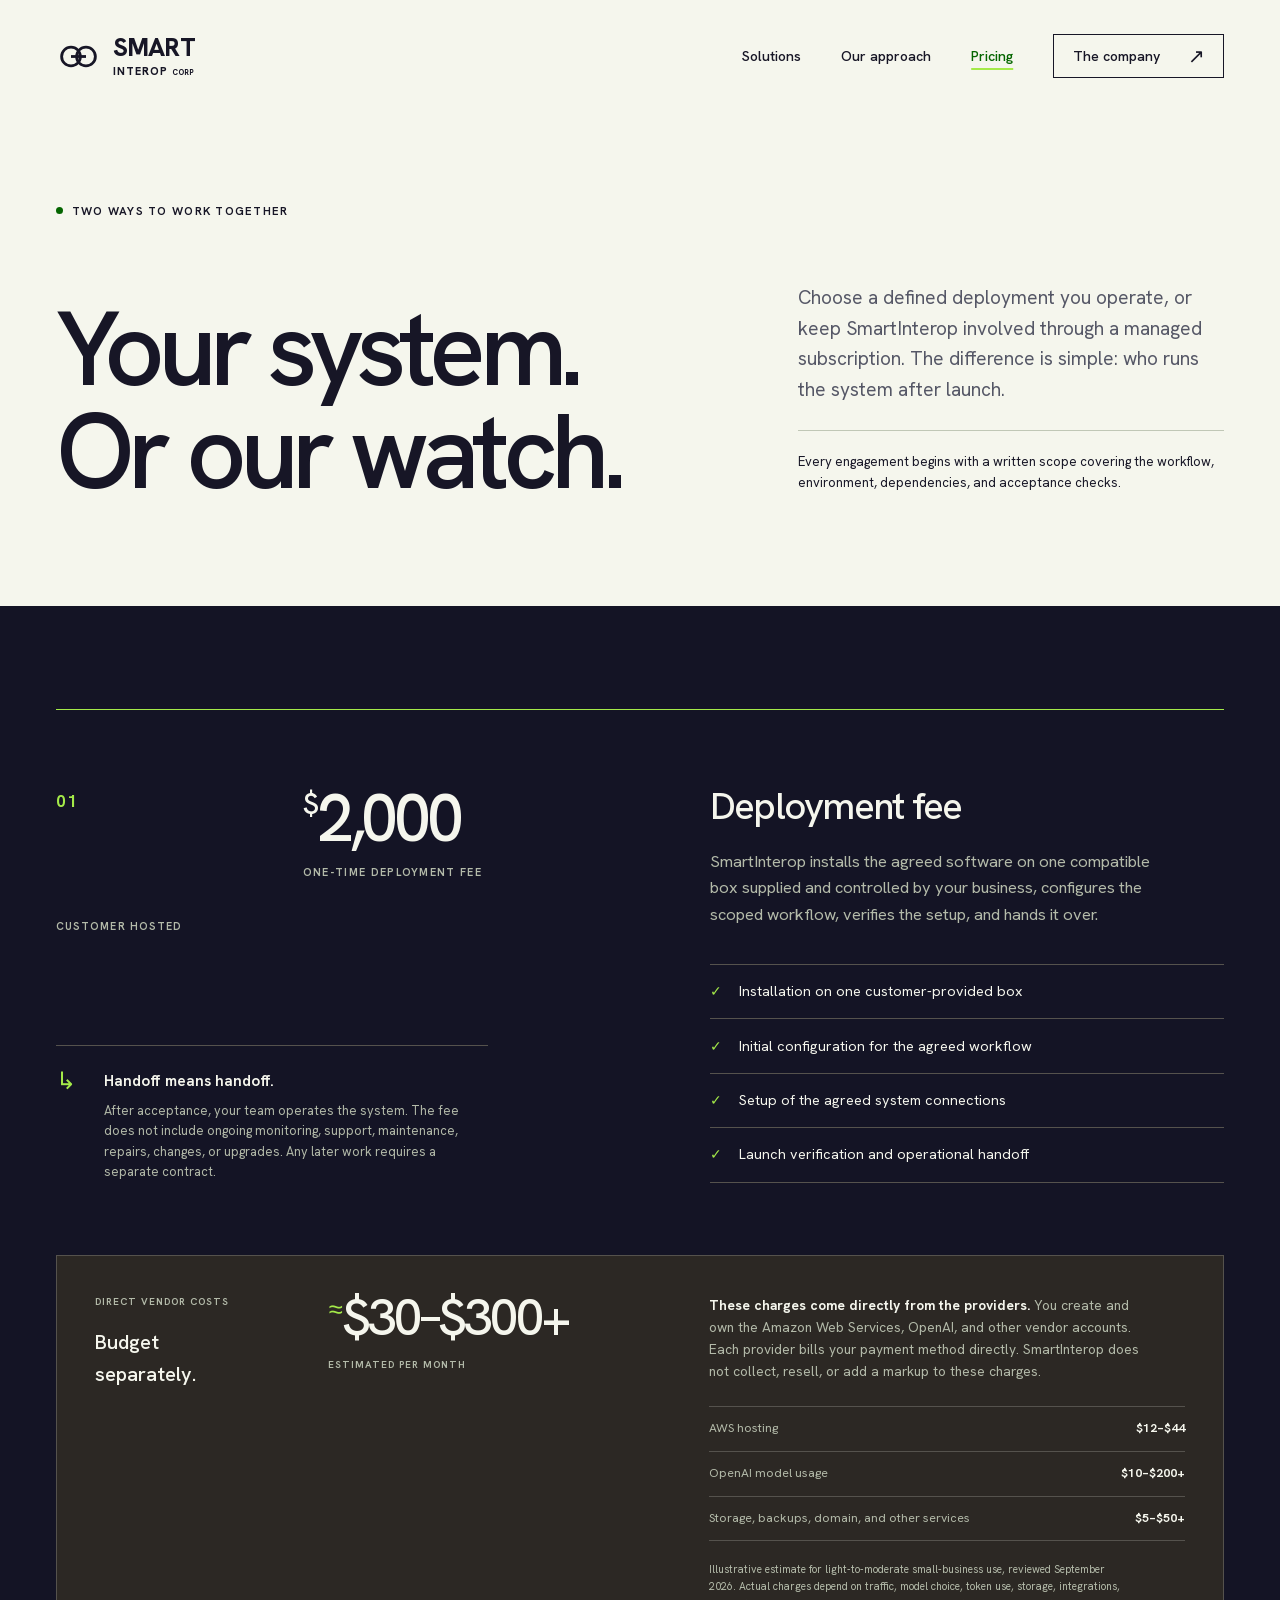
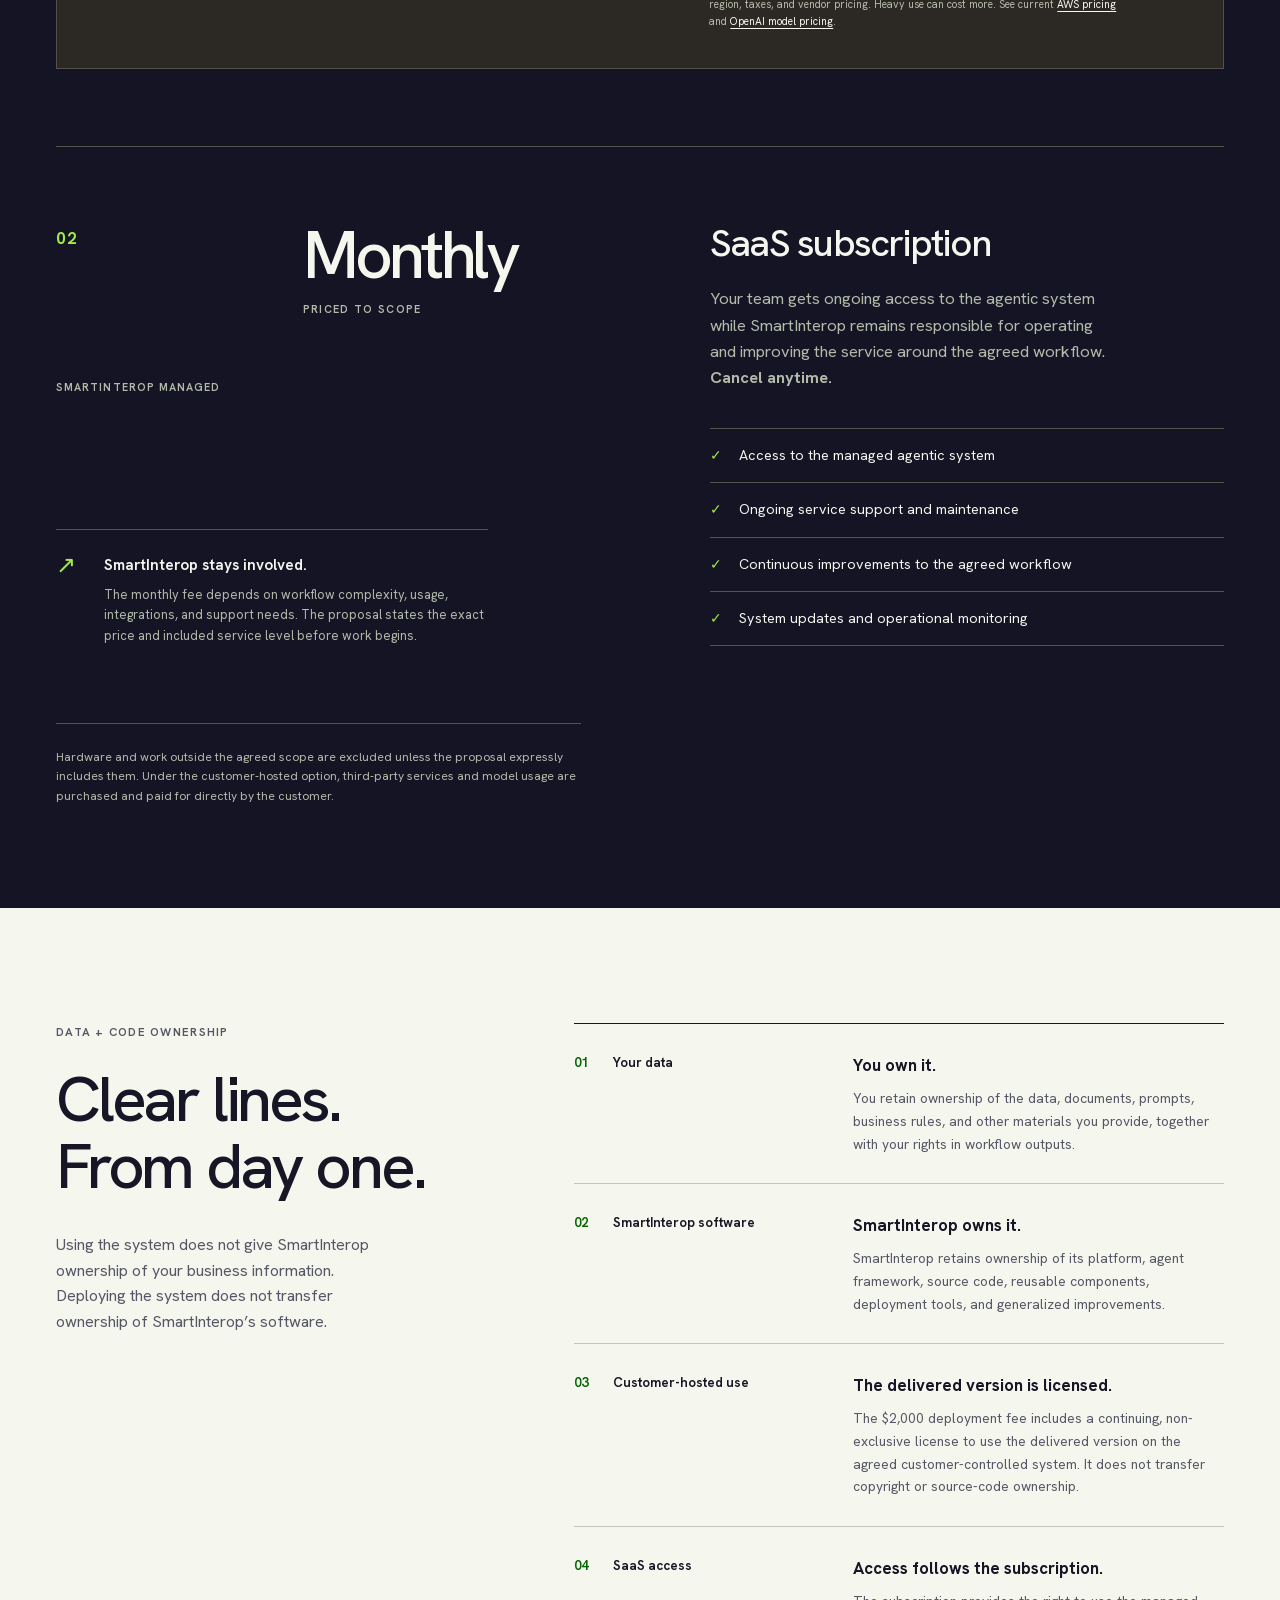
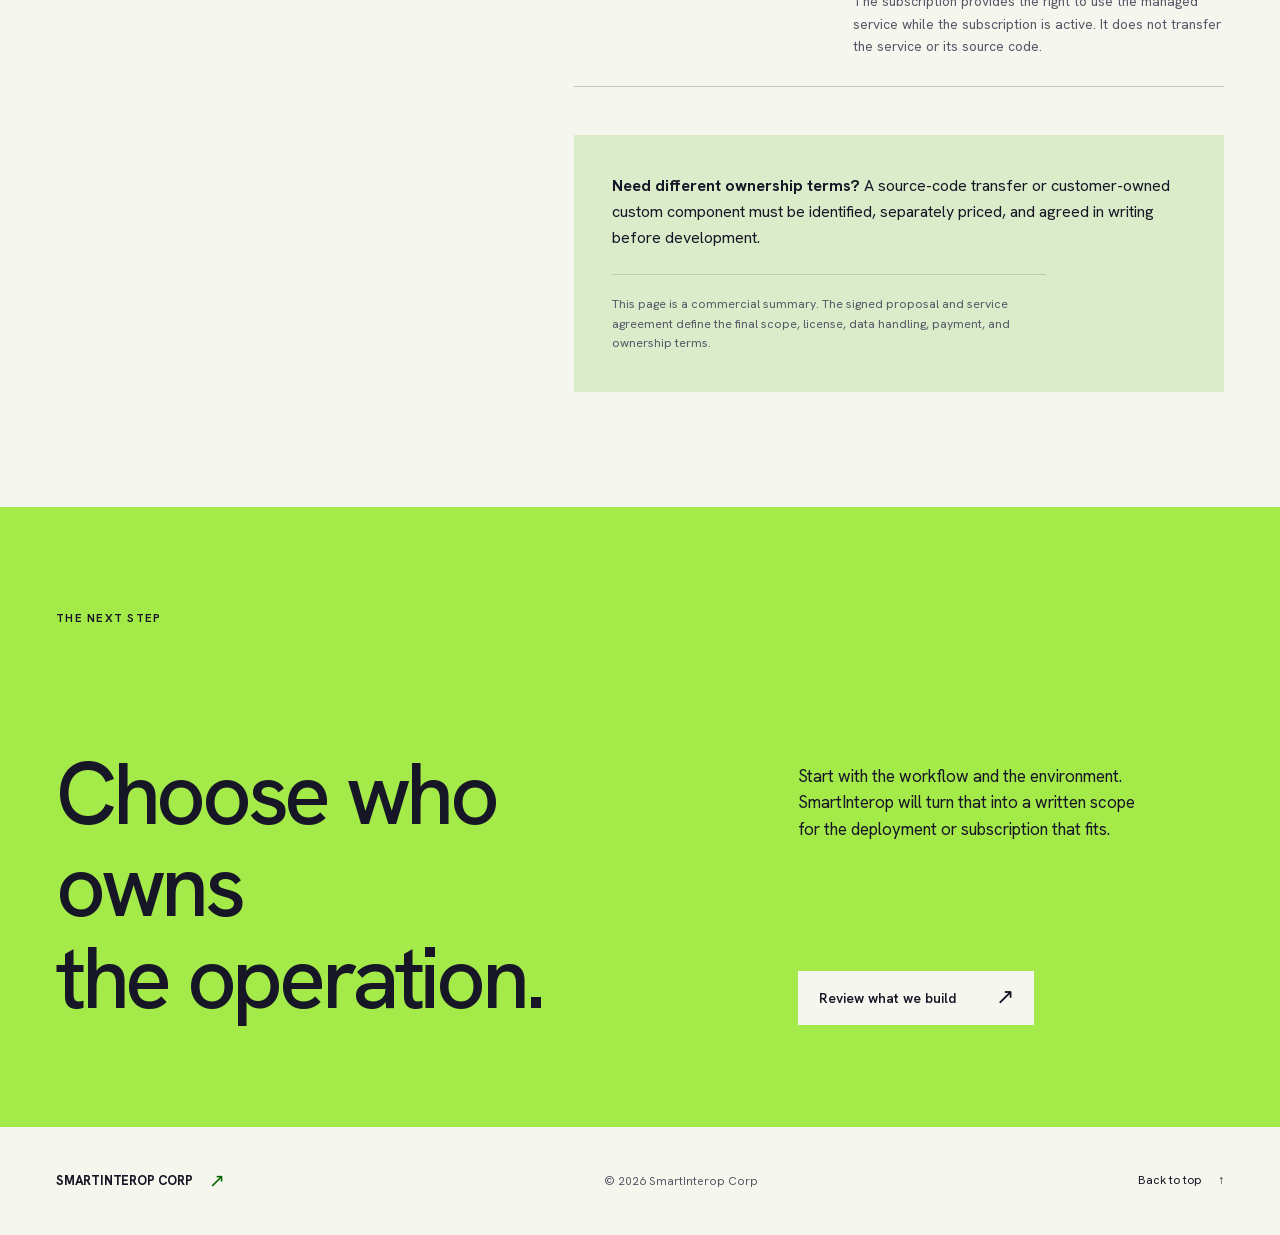
==== pricing.html @ 1b46fcf4 "Deploy SmartInterop website" ====
<!doctype html>
<html lang="en">
<head>
  <meta charset="utf-8">
  <meta name="viewport" content="width=device-width, initial-scale=1">
  <meta name="theme-color" content="#f8f9ef">
  <meta name="description" content="Choose a one-time customer-hosted deployment or an ongoing managed SaaS subscription from SmartInterop Corp.">
  <meta property="og:type" content="website">
  <meta property="og:url" content="https://smartinterop.xyz/pricing.html">
  <meta property="og:site_name" content="SmartInterop Corp">
  <meta property="og:title" content="Pricing | SmartInterop Corp">
  <meta property="og:description" content="Two clear ways to put an agentic workflow to work: customer-hosted deployment or an ongoing managed subscription.">
  <meta name="referrer" content="strict-origin-when-cross-origin">
  <meta http-equiv="Content-Security-Policy" content="default-src 'none'; script-src 'self'; style-src 'self'; img-src 'self'; font-src 'self'; connect-src 'none'; base-uri 'none'; form-action 'none'; object-src 'none'">
  <title>Pricing | SmartInterop Corp</title>
  <link rel="canonical" href="https://smartinterop.xyz/pricing.html">
  <link rel="icon" href="./assets/favicon.svg" type="image/svg+xml">
  <link rel="preload" href="./assets/hanken-grotesk-latin.woff2" as="font" type="font/woff2" crossorigin>
  <link rel="stylesheet" href="./styles.css">
  <script src="./app.js" defer></script>
</head>
<body class="pricing-page">
  <a class="skip-link" href="#main">Skip to content</a>
  <header class="site-header wrap">
    <a class="brand" href="./" aria-label="SmartInterop Corp, home">
      <svg class="brand-mark" viewBox="0 0 48 48" aria-hidden="true"><circle cx="16" cy="24" r="10"/><circle cx="32" cy="24" r="10"/><path d="M16 24h16"/></svg>
      <span>SMART<span class="brand-second">INTEROP <span class="brand-llc">CORP</span></span></span>
    </a>
    <button class="menu-toggle" type="button" aria-expanded="false" aria-controls="main-navigation" hidden>Menu <span class="menu-glyph" aria-hidden="true"><span></span><span></span></span></button>
    <nav class="main-navigation" id="main-navigation" aria-label="Main navigation">
      <a href="./#solutions">Solutions</a>
      <a href="./#approach">Our approach</a>
      <a href="./pricing.html" aria-current="page">Pricing</a>
      <a class="nav-company" href="./#company">The company <span aria-hidden="true">↗</span></a>
    </nav>
  </header>

  <main id="main">
    <section class="pricing-hero wrap" aria-labelledby="pricing-title">
      <p class="eyebrow"><span class="signal-dot" aria-hidden="true"></span> TWO WAYS TO WORK TOGETHER</p>
      <div class="pricing-hero-grid">
        <h1 id="pricing-title">Your system.<br>Or our watch.</h1>
        <div class="pricing-lede">
          <p>Choose a defined deployment you operate, or keep SmartInterop involved through a managed subscription. The difference is simple: who runs the system after launch.</p>
          <p class="pricing-note">Every engagement begins with a written scope covering the workflow, environment, dependencies, and acceptance checks.</p>
        </div>
      </div>
    </section>

    <section class="plans-section" aria-labelledby="plans-title">
      <div class="wrap">
        <h2 class="visually-hidden" id="plans-title">Engagement options</h2>
        <div class="plan plan-deployment">
          <div class="plan-index"><span>01</span><span>CUSTOMER HOSTED</span></div>
          <div class="plan-price"><strong><span class="currency">$</span>2,000</strong><span>ONE-TIME DEPLOYMENT FEE</span></div>
          <div class="plan-body">
            <h3>Deployment fee</h3>
            <p>SmartInterop installs the agreed software on one compatible box supplied and controlled by your business, configures the scoped workflow, verifies the setup, and hands it over.</p>
            <ul class="plan-list">
              <li>Installation on one customer-provided box</li>
              <li>Initial configuration for the agreed workflow</li>
              <li>Setup of the agreed system connections</li>
              <li>Launch verification and operational handoff</li>
            </ul>
          </div>
          <div class="plan-boundary">
            <span class="boundary-mark" aria-hidden="true">↳</span>
            <div><h4>Handoff means handoff.</h4><p>After acceptance, your team operates the system. The fee does not include ongoing monitoring, support, maintenance, repairs, changes, or upgrades. Any later work requires a separate contract.</p></div>
          </div>
          <div class="third-party-costs" aria-labelledby="third-party-title">
            <div class="cost-heading"><span>DIRECT VENDOR COSTS</span><h4 id="third-party-title">Budget separately.</h4></div>
            <div class="cost-total"><strong><span>≈</span>$30–$300+</strong><span>ESTIMATED PER MONTH</span></div>
            <div class="cost-detail">
              <p><strong>These charges come directly from the providers.</strong> You create and own the Amazon Web Services, OpenAI, and other vendor accounts. Each provider bills your payment method directly. SmartInterop does not collect, resell, or add a markup to these charges.</p>
              <ul class="cost-breakdown" aria-label="Illustrative monthly third-party cost estimate">
                <li><span>AWS hosting</span><strong>$12–$44</strong></li>
                <li><span>OpenAI model usage</span><strong>$10–$200+</strong></li>
                <li><span>Storage, backups, domain, and other services</span><strong>$5–$50+</strong></li>
              </ul>
              <p class="cost-assumption">Illustrative estimate for light-to-moderate small-business use, reviewed September 2026. Actual charges depend on traffic, model choice, token use, storage, integrations, region, taxes, and vendor pricing. Heavy use can cost more. See current <a href="https://aws.amazon.com/lightsail/pricing/">AWS pricing</a> and <a href="https://developers.openai.com/api/docs/models/compare">OpenAI model pricing</a>.</p>
            </div>
          </div>
        </div>

        <div class="plan plan-saas">
          <div class="plan-index"><span>02</span><span>SMARTINTEROP MANAGED</span></div>
          <div class="plan-price"><strong>Monthly</strong><span>PRICED TO SCOPE</span></div>
          <div class="plan-body">
            <h3>SaaS subscription</h3>
            <p>Your team gets ongoing access to the agentic system while SmartInterop remains responsible for operating and improving the service around the agreed workflow. <strong>Cancel anytime.</strong></p>
            <ul class="plan-list">
              <li>Access to the managed agentic system</li>
              <li>Ongoing service support and maintenance</li>
              <li>Continuous improvements to the agreed workflow</li>
              <li>System updates and operational monitoring</li>
            </ul>
          </div>
          <div class="plan-boundary">
            <span class="boundary-mark" aria-hidden="true">↗</span>
            <div><h4>SmartInterop stays involved.</h4><p>The monthly fee depends on workflow complexity, usage, integrations, and support needs. The proposal states the exact price and included service level before work begins.</p></div>
          </div>
        </div>

        <p class="scope-exclusion">Hardware and work outside the agreed scope are excluded unless the proposal expressly includes them. Under the customer-hosted option, third-party services and model usage are purchased and paid for directly by the customer.</p>
      </div>
    </section>

    <section class="ownership-section wrap" aria-labelledby="ownership-title">
      <div class="ownership-heading">
        <p class="eyebrow">DATA + CODE OWNERSHIP</p>
        <h2 id="ownership-title">Clear lines.<br>From day one.</h2>
        <p>Using the system does not give SmartInterop ownership of your business information. Deploying the system does not transfer ownership of SmartInterop’s software.</p>
      </div>
      <dl class="ownership-list">
        <div><dt><span>01</span> Your data</dt><dd><strong>You own it.</strong><p>You retain ownership of the data, documents, prompts, business rules, and other materials you provide, together with your rights in workflow outputs.</p></dd></div>
        <div><dt><span>02</span> SmartInterop software</dt><dd><strong>SmartInterop owns it.</strong><p>SmartInterop retains ownership of its platform, agent framework, source code, reusable components, deployment tools, and generalized improvements.</p></dd></div>
        <div><dt><span>03</span> Customer-hosted use</dt><dd><strong>The delivered version is licensed.</strong><p>The $2,000 deployment fee includes a continuing, non-exclusive license to use the delivered version on the agreed customer-controlled system. It does not transfer copyright or source-code ownership.</p></dd></div>
        <div><dt><span>04</span> SaaS access</dt><dd><strong>Access follows the subscription.</strong><p>The subscription provides the right to use the managed service while the subscription is active. It does not transfer the service or its source code.</p></dd></div>
      </dl>
      <div class="ownership-callout">
        <p><strong>Need different ownership terms?</strong> A source-code transfer or customer-owned custom component must be identified, separately priced, and agreed in writing before development.</p>
        <p class="agreement-note">This page is a commercial summary. The signed proposal and service agreement define the final scope, license, data handling, payment, and ownership terms.</p>
      </div>
    </section>

    <section class="pricing-close">
      <div class="wrap pricing-close-inner">
        <p class="eyebrow">THE NEXT STEP</p>
        <h2>Choose who owns<br>the operation.</h2>
        <p>Start with the workflow and the environment. SmartInterop will turn that into a written scope for the deployment or subscription that fits.</p>
        <a class="button button-light" href="./#solutions">Review what we build <span aria-hidden="true">↗</span></a>
      </div>
    </section>
  </main>

  <footer class="site-footer wrap"><a class="footer-brand" href="./">SMARTINTEROP CORP <span aria-hidden="true">↗</span></a><p>© <span id="copyright-year">2026</span> SmartInterop Corp</p><a class="back-top" href="#main">Back to top <span aria-hidden="true">↑</span></a></footer>
</body>
</html>
---- styles.css ----
@font-face {
  font-family: "Hanken Grotesk";
  src: url("./assets/hanken-grotesk-latin.woff2") format("woff2");
  font-style: normal;
  font-weight: 100 900;
  font-display: swap;
}

:root {
  color-scheme: light;
  --paper: oklch(97% 0.012 110);
  --ink: oklch(21% 0.03 285);
  --muted: oklch(46% 0.025 280);
  --line: oklch(82% 0.025 125);
  --orange: oklch(86% 0.2 130);
  --orange-ink: oklch(44% 0.15 142);
  --pale: oklch(92% 0.05 130);
  --dark: oklch(20% 0.035 285);
  --dark-muted: oklch(78% 0.025 125);
  --space-section: clamp(5rem, 8vw, 8rem);
  --ease: cubic-bezier(0.22, 1, 0.36, 1);
  font-family: "Hanken Grotesk", "Helvetica Neue", Arial, sans-serif;
  font-synthesis: none;
  color: var(--ink);
  background: var(--paper);
}

*, *::before, *::after { box-sizing: border-box; }
html { scroll-behavior: smooth; scroll-padding-top: 2rem; }
body { margin: 0; font-size: 1rem; line-height: 1.6; -webkit-font-smoothing: antialiased; }
button, a { -webkit-tap-highlight-color: transparent; }
button { font: inherit; }
a { color: inherit; text-decoration: none; }
button, summary { cursor: pointer; }
svg { display: block; }
h1, h2, h3, p { margin: 0; }
h1, h2, h3 { text-wrap: balance; }
p { text-wrap: pretty; }
button, summary, a { touch-action: manipulation; }
:focus-visible { outline: 3px solid var(--orange-ink); outline-offset: 6px; }
::selection { background: var(--orange); color: var(--ink); }
[hidden] { display: none !important; }
.visually-hidden { position: absolute !important; width: 1px !important; height: 1px !important; padding: 0 !important; margin: -1px !important; overflow: hidden !important; clip: rect(0, 0, 0, 0) !important; white-space: nowrap !important; border: 0 !important; }
.wrap { width: min(100% - 7rem, 1328px); margin-inline: auto; }
.section-space { padding-block: var(--space-section); }
.eyebrow { font-size: 0.72rem; font-weight: 650; letter-spacing: 0.11em; line-height: 1.5; }
.skip-link { position: fixed; left: 1rem; top: 1rem; z-index: 30; padding: 0.75rem 1.25rem; color: var(--paper); background: var(--ink); transform: translateY(-180%); }
.skip-link:focus { transform: translateY(0); }

/* Identity and quiet, direct navigation. */
.site-header { min-height: 112px; display: flex; align-items: center; justify-content: space-between; gap: 2rem; }
.brand { display: inline-flex; align-items: center; gap: 0.75rem; font-size: 1.56rem; font-weight: 800; line-height: 0.95; letter-spacing: -0.035em; }
.brand-mark { width: 45px; height: 45px; fill: none; stroke: currentColor; stroke-width: 3; }
.brand-second { display: block; font-size: 0.67rem; letter-spacing: 0.09em; margin-top: 0.42rem; }
.brand-llc { font-size: 0.48rem; letter-spacing: 0; }
.main-navigation { display: flex; align-items: center; gap: 2.5rem; font-size: 0.875rem; font-weight: 550; }
.main-navigation a { min-height: 44px; display: inline-flex; align-items: center; gap: 1.75rem; transition: color 180ms var(--ease); }
.main-navigation a:hover { color: var(--orange-ink); }
.main-navigation .nav-company { padding: 0.3rem 1.15rem; border: 1px solid var(--ink); }
.nav-company span { font-size: 1.25rem; }
.menu-toggle { border: 0; background: none; color: var(--ink); min-height: 44px; padding: 0.5rem 0; align-items: center; gap: 0.75rem; }
.menu-glyph { display: flex; flex-direction: column; gap: 5px; width: 21px; }
.menu-glyph span { height: 1px; background: currentColor; width: 100%; transition: transform 220ms var(--ease); }
.menu-toggle[aria-expanded="true"] .menu-glyph span:first-child { transform: translateY(3px) rotate(45deg); }
.menu-toggle[aria-expanded="true"] .menu-glyph span:last-child { transform: translateY(-3px) rotate(-45deg); }

/* A directional sculpture, rather than a simulated product screenshot. */
.hero { display: grid; grid-template-columns: 1.06fr 1fr; gap: 3rem; padding-top: 2rem; padding-bottom: 3.5rem; align-items: stretch; }
.hero-copy { padding-top: 1.3rem; padding-bottom: 1rem; }
.hero .eyebrow { display: flex; align-items: center; gap: 0.55rem; margin-bottom: 2rem; }
.signal-dot { width: 7px; height: 7px; background: var(--orange-ink); border-radius: 50%; flex-shrink: 0; }
h1 { font-size: clamp(3.75rem, 6.75vw, 6.5rem); line-height: 0.98; letter-spacing: -0.063em; font-weight: 550; }
.motion-word { position: relative; white-space: nowrap; }
.motion-word svg { position: absolute; width: 102%; height: 15px; left: 0; bottom: -0.085em; fill: none; stroke: var(--orange); stroke-width: 5; }
.hero-description { font-size: 1.08rem; line-height: 1.65; color: var(--muted); max-width: 36ch; margin-top: 2rem; margin-bottom: 1.8rem; }
.button { display: inline-flex; align-items: center; justify-content: space-between; min-height: 54px; padding: 0.85rem 1.3rem; gap: 2.5rem; font-size: 0.86rem; font-weight: 600; transition: background 180ms var(--ease); }
.button-dark { background: var(--ink); color: var(--paper); }
.button-dark:hover { background: var(--orange-ink); }
.button span { font-size: 1.4rem; line-height: 1; transition: transform 200ms var(--ease); }
.button:hover span { transform: translate(2px, -2px); }
.hero-art { background: var(--orange); position: relative; min-height: 565px; overflow: hidden; display: flex; flex-direction: column; justify-content: space-between; }
.art-heading, .art-caption { position: relative; z-index: 1; display: flex; justify-content: space-between; gap: 1rem; padding: 1.5rem; font-size: 0.57rem; font-weight: 700; letter-spacing: 0.075em; }
.art-heading { padding-bottom: 0; }
.art-caption { padding-top: 0; }
.motion-sculpture { width: 100%; margin-block: -0.75rem; flex: 1; min-height: 0; }
.sculpture-shadow { stroke: oklch(44% 0.12 140 / 30%); }
.path-back { stroke: oklch(29% 0.06 285); }
.path-top { stroke: oklch(97% 0.012 110); }
.path-front { stroke: oklch(72% 0.12 145); }
.arrow-shadow { fill: oklch(40% 0.1 145 / 35%); }
.arrow-face { fill: oklch(24% 0.045 285); }
.arrow-fold { fill: oklch(33% 0.06 285); }
.principle-strip { border-top: 1px solid var(--line); border-bottom: 1px solid var(--line); padding-block: 1.5rem; display: flex; justify-content: space-between; align-items: center; gap: 2rem; }
.principle-strip p { font-size: 0.94rem; font-weight: 500; }
.principle-strip > div { display: flex; align-items: center; gap: 1.5rem; font-size: 0.64rem; font-weight: 650; letter-spacing: 0.1em; }
.strip-plus { color: var(--orange-ink); font-size: 1.2rem; font-weight: 400; }
.mobile-break { display: none; }

/* Services use a readable list, with optional detail. */
.section-intro { display: grid; grid-template-columns: 1.1fr 1fr; gap: 5rem; align-items: end; margin-bottom: 3.5rem; }
.section-intro .eyebrow { margin-bottom: 1.5rem; color: var(--muted); }
h2 { font-size: clamp(2.5rem, 4.3vw, 4rem); font-weight: 500; line-height: 1.06; letter-spacing: -0.05em; }
.section-intro > p { max-width: 43ch; color: var(--muted); padding-bottom: 0.2rem; font-size: 1.04rem; }
.solution { border-top: 1px solid var(--line); }
.solution:last-child { border-bottom: 1px solid var(--line); }
.solution summary { display: grid; grid-template-columns: 3.5rem 1fr 0.9fr 44px; align-items: center; gap: 1.5rem; padding-block: 1.7rem; list-style: none; }
.solution summary::-webkit-details-marker { display: none; }
.solution summary::marker { content: ""; }
.solution-number { font-size: 0.75rem; color: var(--muted); font-variant-numeric: tabular-nums; }
.solution h3 { font-size: clamp(1.35rem, 2.05vw, 1.85rem); font-weight: 500; letter-spacing: -0.035em; }
.solution-short { font-size: 0.88rem; color: var(--muted); }
.disclosure { width: 40px; height: 40px; border: 1px solid var(--line); border-radius: 50%; position: relative; transition: background 180ms var(--ease); }
.disclosure::before, .disclosure::after { content: ""; position: absolute; top: 19px; left: 13px; width: 12px; height: 1px; background: var(--ink); }
.disclosure::after { transform: rotate(90deg); transition: transform 200ms var(--ease); }
.solution[open] .disclosure::after { transform: rotate(0); }
.solution summary:hover .disclosure, .solution[open] .disclosure { background: var(--orange); border-color: var(--orange); }
.solution-detail { padding: 0 4rem 2rem 5rem; display: grid; grid-template-columns: 1fr 0.9fr; gap: 3rem; }
.solution-detail p { max-width: 52ch; font-size: 0.94rem; color: var(--muted); }
.inline-list { list-style: none; padding: 0; margin: 0; align-content: start; display: flex; flex-wrap: wrap; gap: 0.6rem; }
.inline-list li { border: 1px solid var(--line); padding: 0.35rem 0.65rem; font-size: 0.7rem; }

/* Example selector: no providers, simulated results, or data collection. */
.workflow-section { background: var(--dark); color: var(--paper); }
.workflow-inner { padding-block: 4.5rem; }
.workflow-heading { display: flex; justify-content: space-between; align-items: end; gap: 3rem; }
.workflow-heading .eyebrow { color: var(--orange); margin-bottom: 1.5rem; }
.workflow-heading > p { color: var(--dark-muted); font-size: 0.98rem; padding-bottom: 0.2rem; }
.workflow-tabs { display: flex; gap: 0.4rem; margin-top: 2.5rem; flex-wrap: wrap; }
.workflow-tabs button { min-height: 44px; padding: 0.55rem 1rem; background: none; border: 1px solid oklch(46% 0.01 75); color: var(--paper); font-size: 0.8rem; transition: background 180ms var(--ease), color 180ms var(--ease); }
.workflow-tabs button:hover { background: oklch(33% 0.01 75); }
.workflow-tabs button[aria-selected="true"] { background: var(--paper); border-color: var(--paper); color: var(--ink); }
.workflow-section :focus-visible { outline-color: var(--orange); }
.workflow-panel { margin-top: 2rem; }
.flow-steps { display: grid; grid-template-columns: repeat(3, minmax(0, 1fr)); padding: 0; margin: 0; list-style: none; }
.flow-steps li { border: 1px solid oklch(44% 0.009 75); padding: 1.75rem; position: relative; }
.flow-steps li + li { border-left: 0; }
.flow-steps li:not(:last-child)::after { content: "→"; position: absolute; z-index: 1; right: -16px; top: 50%; transform: translateY(-50%); width: 31px; height: 31px; display: grid; place-items: center; background: var(--dark); border: 1px solid oklch(50% 0.009 75); border-radius: 50%; font-size: 1rem; }
.flow-label { font-size: 0.62rem; font-weight: 600; letter-spacing: 0.09em; color: var(--dark-muted); }
.flow-icon { width: 38px; height: 38px; margin-top: 2rem; margin-bottom: 1.4rem; fill: none; stroke: currentColor; stroke-width: 1.2; }
.flow-steps h3 { font-size: 1.25rem; font-weight: 500; letter-spacing: -0.025em; line-height: 1.3; margin-bottom: 0.75rem; }
.flow-steps p { color: var(--dark-muted); font-size: 0.92rem; line-height: 1.65; max-width: 32ch; min-height: 3.1rem; }
.flow-ai .flow-icon, .flow-ai .flow-label { color: var(--orange); }
.example-note { margin-top: 1.25rem; font-size: 0.74rem; color: var(--dark-muted); display: flex; gap: 0.7rem; align-items: baseline; }
.example-note span { color: var(--orange); font-size: 1rem; }

.approach-steps { list-style: none; padding: 0; margin: 0; display: grid; grid-template-columns: repeat(3, minmax(0, 1fr)); gap: 3rem; }
.approach-number { display: flex; justify-content: space-between; align-items: center; color: var(--orange-ink); border-bottom: 1px solid var(--line); padding-bottom: 1.15rem; margin-bottom: 1.5rem; font-size: 0.9rem; }
.approach-number span { font-size: 1.3rem; }
.approach h3 { font-size: 1.36rem; font-weight: 550; letter-spacing: -0.03em; margin-bottom: 0.75rem; }
.approach-steps p { font-size: 0.95rem; color: var(--muted); max-width: 34ch; }

.company-section { background: var(--pale); padding-block: 4.5rem; }
.company-layout { display: grid; grid-template-columns: 1.3fr 1fr; gap: 5rem; }
.company-story { position: relative; padding-block: 1.5rem; }
.company-story .eyebrow { color: var(--muted); margin-bottom: 1.5rem; }
.company-story h2 { font-size: clamp(3rem, 4.8vw, 4.5rem); }
.company-story p:not(.eyebrow) { color: var(--muted); max-width: 36ch; margin-top: 1.5rem; font-size: 1.03rem; }
.company-arrow { width: 64px; height: 64px; fill: none; stroke: var(--orange-ink); stroke-width: 3; margin-top: 2rem; }
.company-address { background: var(--orange); padding: 2rem 2.25rem; display: flex; flex-direction: column; justify-content: space-between; gap: 2rem; }
.address-label, .address-footnote { font-size: 0.65rem; font-weight: 650; letter-spacing: 0.1em; }
.company-address h3 { font-size: 1.55rem; line-height: 1.2; font-weight: 600; letter-spacing: -0.035em; margin-bottom: 1.75rem; }
.address-caption { font-size: 0.8rem; margin-bottom: 0.3rem; }
address { font-style: normal; font-size: 1.23rem; line-height: 1.6; letter-spacing: -0.02em; }
.copy-address { display: inline-flex; align-items: center; gap: 1rem; font-size: 0.8rem; font-weight: 550; min-height: 44px; border: 0; border-bottom: 1px solid var(--ink); color: var(--ink); background: none; padding: 0.4rem 0; margin-top: 1rem; }
.copy-address:hover { border-bottom-width: 2px; }
.copy-address svg { width: 16px; height: 16px; fill: none; stroke: currentColor; stroke-width: 1.3; }
.copy-status { min-height: 1.5em; max-width: 36ch; font-size: 0.75rem; margin-top: 0.5rem; }
.company-address :focus-visible { outline-color: var(--ink); }
.site-footer { display: flex; align-items: center; justify-content: space-between; gap: 2rem; padding-block: 2rem; }
.footer-brand { font-size: 0.8rem; font-weight: 750; letter-spacing: -0.015em; min-height: 44px; display: flex; align-items: center; gap: 1rem; }
.footer-brand span { color: var(--orange-ink); font-size: 1.2rem; }
.site-footer p { font-size: 0.74rem; color: var(--muted); }
.back-top { font-size: 0.75rem; display: inline-flex; align-items: center; gap: 1rem; min-height: 44px; }
.back-top:hover { text-decoration: underline; text-underline-offset: 4px; }

/* Pricing: two operating models, structured as a handoff and an ongoing line. */
.main-navigation a[aria-current="page"] { color: var(--orange-ink); text-decoration: underline; text-decoration-color: var(--orange); text-underline-offset: 0.45rem; text-decoration-thickness: 2px; }
.pricing-hero { padding-top: clamp(3.5rem, 7vw, 7rem); padding-bottom: clamp(4rem, 8vw, 7.5rem); }
.pricing-hero > .eyebrow { display: flex; align-items: center; gap: 0.55rem; margin-bottom: clamp(2.5rem, 5vw, 5rem); }
.pricing-hero-grid { display: grid; grid-template-columns: minmax(0, 1.2fr) minmax(18rem, 0.8fr); gap: clamp(3rem, 8vw, 9rem); align-items: end; }
.pricing-hero h1 { font-size: clamp(4rem, 8.2vw, 8rem); }
.pricing-lede { max-width: 42ch; padding-bottom: 0.7rem; font-size: clamp(1.05rem, 1.5vw, 1.28rem); color: var(--muted); }
.pricing-note { margin-top: 1.5rem; padding-top: 1.25rem; border-top: 1px solid var(--line); font-size: 0.82rem; line-height: 1.6; color: var(--ink); }
.plans-section { background: var(--dark); color: var(--paper); padding-block: clamp(4rem, 8vw, 7rem); }
.plan { display: grid; grid-template-columns: 0.48fr 0.9fr 1.35fr; grid-template-areas: "index price body" "boundary boundary body"; column-gap: clamp(2rem, 5vw, 5.5rem); row-gap: 3.5rem; padding-block: clamp(3.25rem, 6vw, 5.25rem); border-top: 1px solid oklch(44% 0.009 75); }
.plan:first-of-type { border-top-color: var(--orange); }
.plan-index { grid-area: index; display: flex; flex-direction: column; justify-content: space-between; gap: 3rem; font-size: 0.67rem; font-weight: 650; letter-spacing: 0.1em; color: var(--dark-muted); }
.plan-index span:first-child { font-size: 1.1rem; color: var(--orange); }
.plan-price { grid-area: price; align-self: start; }
.plan-price strong { display: block; font-size: clamp(3.1rem, 5.2vw, 5.3rem); line-height: 0.92; letter-spacing: -0.065em; font-weight: 520; white-space: nowrap; }
.plan-price .currency { font-size: 0.45em; vertical-align: top; position: relative; top: 0.13em; margin-right: 0.08em; }
.plan-price > span { display: block; margin-top: 1rem; font-size: 0.68rem; letter-spacing: 0.12em; font-weight: 650; color: var(--dark-muted); }
.plan-body { grid-area: body; }
.plan-body h3 { font-size: clamp(2.1rem, 3vw, 3rem); font-weight: 500; line-height: 1; letter-spacing: -0.045em; }
.plan-body > p { max-width: 49ch; margin-top: 1.5rem; color: var(--dark-muted); font-size: 1.03rem; }
.plan-list { list-style: none; padding: 0; margin: 2.25rem 0 0; border-top: 1px solid oklch(44% 0.009 75); }
.plan-list li { position: relative; padding: 0.95rem 0.5rem 0.95rem 1.8rem; border-bottom: 1px solid oklch(44% 0.009 75); font-size: 0.9rem; }
.plan-list li::before { content: "✓"; position: absolute; left: 0; color: var(--orange); font-weight: 700; }
.plan-boundary { grid-area: boundary; display: grid; grid-template-columns: 2rem 1fr; gap: 1rem; max-width: 48ch; align-self: end; padding-top: 1.4rem; border-top: 1px solid oklch(44% 0.009 75); }
.boundary-mark { font-size: 1.5rem; color: var(--orange); line-height: 1; }
.plan-boundary h4 { margin: 0; font-size: 0.95rem; font-weight: 650; }
.plan-boundary p { margin-top: 0.5rem; color: var(--dark-muted); font-size: 0.8rem; line-height: 1.6; }
.third-party-costs { grid-column: 1 / -1; display: grid; grid-template-columns: 0.48fr 0.9fr 1.35fr; gap: clamp(2rem, 5vw, 5.5rem); margin-top: 1rem; padding: clamp(1.5rem, 3vw, 2.5rem); border: 1px solid oklch(44% 0.009 75); background: oklch(28% 0.009 75); }
.cost-heading > span, .cost-total > span { display: block; font-size: 0.62rem; font-weight: 650; letter-spacing: 0.1em; color: var(--dark-muted); }
.cost-heading h4 { margin: 1rem 0 0; font-size: 1.25rem; font-weight: 550; }
.cost-total strong { display: block; font-size: clamp(2.3rem, 4vw, 4.2rem); line-height: 0.95; letter-spacing: -0.06em; font-weight: 520; white-space: nowrap; }
.cost-total strong span { font-size: 0.5em; vertical-align: top; position: relative; top: 0.12em; margin-right: 0.12em; color: var(--orange); }
.cost-total > span { margin-top: 0.9rem; }
.cost-detail > p:first-child { max-width: 55ch; color: var(--dark-muted); font-size: 0.86rem; }
.cost-detail > p strong { color: var(--paper); }
.cost-breakdown { list-style: none; padding: 0; margin: 1.5rem 0 0; border-top: 1px solid oklch(44% 0.009 75); }
.cost-breakdown li { display: flex; justify-content: space-between; gap: 2rem; padding-block: 0.75rem; border-bottom: 1px solid oklch(44% 0.009 75); font-size: 0.77rem; color: var(--dark-muted); }
.cost-breakdown strong { color: var(--paper); white-space: nowrap; }
.cost-assumption { max-width: 70ch; margin-top: 1.25rem; color: var(--dark-muted); font-size: 0.67rem; line-height: 1.6; }
.cost-assumption a { color: var(--paper); text-decoration: underline; text-underline-offset: 0.2rem; }
.cost-assumption a:hover { color: var(--orange); }
.scope-exclusion { max-width: 75ch; padding-top: 1.5rem; border-top: 1px solid oklch(44% 0.009 75); color: var(--dark-muted); font-size: 0.75rem; }
.ownership-section { display: grid; grid-template-columns: 0.78fr 1.22fr; grid-template-areas: "heading list" ". callout"; gap: 3rem clamp(3rem, 8vw, 9rem); padding-block: clamp(5rem, 9vw, 9rem); }
.ownership-heading { grid-area: heading; }
.ownership-heading .eyebrow { color: var(--muted); margin-bottom: 1.5rem; }
.ownership-heading h2 { font-size: clamp(3rem, 5vw, 5rem); }
.ownership-heading > p:last-child { max-width: 38ch; margin-top: 2rem; color: var(--muted); }
.ownership-list { grid-area: list; margin: 0; border-top: 1px solid var(--ink); }
.ownership-list > div { display: grid; grid-template-columns: 0.8fr 1.2fr; gap: 2rem; padding-block: 1.75rem; border-bottom: 1px solid var(--line); }
.ownership-list dt { font-size: 0.83rem; font-weight: 650; }
.ownership-list dt span { display: inline-block; width: 2.25rem; color: var(--orange-ink); }
.ownership-list dd { margin: 0; }
.ownership-list dd strong { font-size: 1.05rem; }
.ownership-list dd p { max-width: 46ch; margin-top: 0.5rem; color: var(--muted); font-size: 0.86rem; line-height: 1.65; }
.ownership-callout { grid-area: callout; background: var(--pale); padding: clamp(1.5rem, 3vw, 2.5rem); }
.ownership-callout > p { max-width: 62ch; }
.ownership-callout .agreement-note { margin-top: 1.5rem; padding-top: 1.25rem; border-top: 1px solid var(--line); color: var(--muted); font-size: 0.76rem; }
.pricing-close { background: var(--orange); }
.pricing-close-inner { min-height: 620px; padding-block: clamp(4rem, 8vw, 7rem); display: grid; grid-template-columns: 1.2fr 0.8fr; grid-template-areas: "label label" "title copy" "title button"; column-gap: clamp(3rem, 8vw, 9rem); align-items: end; }
.pricing-close .eyebrow { grid-area: label; align-self: start; }
.pricing-close h2 { grid-area: title; font-size: clamp(3.5rem, 6.8vw, 6.75rem); }
.pricing-close p:not(.eyebrow) { grid-area: copy; max-width: 38ch; font-size: 1.05rem; }
.pricing-close .button { grid-area: button; justify-self: start; margin-top: 2rem; }
.button-light { background: var(--paper); color: var(--ink); }
.button-light:hover { background: var(--ink); color: var(--paper); }

@media (min-width: 1600px) {
  .hero { gap: 5rem; }
}
@media (max-width: 1100px) {
  .wrap { width: calc(100% - 4rem); }
  .hero { gap: 2rem; }
  .hero-art { min-height: 520px; }
  .art-heading, .art-caption { padding-inline: 1rem; font-size: 0.5rem; }
  .section-intro { gap: 3rem; }
  .solution summary { grid-template-columns: 2rem 1fr 0.85fr 40px; gap: 1rem; }
  .solution-detail { padding-left: 3rem; gap: 2rem; }
  .workflow-heading { align-items: start; }
  .workflow-heading > p { max-width: 25ch; margin-top: 2.5rem; }
  .flow-steps li { padding: 1.4rem; }
  .flow-steps p { min-height: 4.6rem; }
  .approach-steps { gap: 2rem; }
  .company-layout { gap: 3rem; grid-template-columns: 1.1fr 1fr; }
  .company-address { padding: 1.75rem; }
  .main-navigation { gap: 1.65rem; }
  .plan { grid-template-columns: 0.35fr 0.85fr 1.3fr; column-gap: 2rem; }
  .third-party-costs { grid-template-columns: 0.35fr 0.85fr 1.3fr; gap: 2rem; }
  .ownership-section { gap: 3rem; }
}
@media (max-width: 760px) {
  .wrap { width: calc(100% - 2.5rem); }
  .site-header { min-height: 92px; gap: 1.5rem; flex-wrap: wrap; position: relative; }
  .brand { font-size: 1.42rem; }
  .brand-mark { width: 39px; height: 39px; }
  .main-navigation { gap: 1.25rem; font-size: 0.8rem; }
  .main-navigation .nav-company { padding-inline: 0.65rem; gap: 0.6rem; }
  .menu-toggle:not([hidden]) { display: flex; }
  .menu-enabled .main-navigation { display: none; width: 100%; padding-block: 0 1.25rem; }
  .menu-enabled .main-navigation.is-open { display: flex; flex-direction: column; align-items: stretch; gap: 0.5rem; }
  .menu-enabled .main-navigation a { padding: 0.65rem 0.75rem; justify-content: space-between; }
  .hero { grid-template-columns: 1fr; padding-top: 1.5rem; padding-bottom: 2rem; gap: 2.5rem; }
  .hero-copy { padding-top: 0; padding-bottom: 0; }
  .hero .eyebrow { margin-bottom: 1.6rem; font-size: 0.64rem; }
  h1 { font-size: clamp(3.75rem, 12.4vw, 6rem); }
  .hero-description { max-width: 40ch; margin-top: 1.75rem; }
  .hero-art { min-height: 0; height: clamp(340px, 82vw, 500px); }
  .motion-sculpture { position: absolute; width: 100%; height: calc(100% - 3.5rem); top: 1.75rem; margin: 0; }
  .art-heading, .art-caption { padding: 1.15rem; font-size: 0.6rem; }
  .principle-strip { flex-direction: column; gap: 1.1rem; align-items: start; }
  .principle-strip p { font-size: 0.91rem; }
  .principle-strip > div { gap: 1.2rem; }
  .section-intro { grid-template-columns: 1fr; gap: 1.5rem; margin-bottom: 2.5rem; }
  h2 { font-size: clamp(2.5rem, 7.8vw, 3.5rem); }
  .section-intro .eyebrow { margin-bottom: 1.2rem; }
  .section-intro > p { max-width: 48ch; font-size: 1rem; }
  .solution summary { grid-template-columns: 1.4rem 1fr 36px; padding-block: 1.35rem; gap: 0.6rem; }
  .solution h3 { font-size: 1.4rem; }
  .solution-short { display: none; }
  .disclosure { width: 34px; height: 34px; }
  .disclosure::before, .disclosure::after { top: 16px; left: 10px; }
  .solution-detail { grid-template-columns: 1fr; padding: 0 0 1.6rem 2rem; gap: 1.2rem; }
  .workflow-inner { padding-block: 3.5rem; }
  .workflow-heading { flex-direction: column; gap: 1.5rem; }
  .workflow-heading > p { margin-top: 0; max-width: 40ch; }
  .workflow-tabs { margin-top: 2rem; gap: 0.5rem; }
  .workflow-tabs button { font-size: 0.73rem; padding-inline: 0.75rem; }
  .flow-steps { grid-template-columns: 1fr; }
  .flow-steps li { padding: 1.5rem; display: grid; grid-template-columns: 1fr 40px; column-gap: 1rem; }
  .flow-steps li + li { border-left: 1px solid oklch(44% 0.009 75); border-top: 0; }
  .flow-label { grid-column: 1; }
  .flow-icon { grid-column: 2; grid-row: 1 / 4; margin: 0.4rem 0 0; width: 32px; height: 32px; }
  .flow-steps h3 { grid-column: 1; margin-top: 0.6rem; }
  .flow-steps p { grid-column: 1; min-height: 0; max-width: 44ch; }
  .flow-steps li:not(:last-child)::after { content: "↓"; right: 25px; top: auto; bottom: -16px; transform: none; }
  .example-note { font-size: 0.72rem; align-items: start; }
  .approach-steps { grid-template-columns: 1fr; gap: 2rem; }
  .approach-number { margin-bottom: 1rem; padding-bottom: 0.65rem; }
  .approach-steps p { max-width: 50ch; }
  .company-section { padding-block: 3rem; }
  .company-layout { grid-template-columns: 1fr; gap: 2.5rem; }
  .company-story { padding-block: 0; }
  .company-story h2 { font-size: clamp(3rem, 9vw, 4rem); }
  .company-arrow { width: 48px; height: 48px; }
  .company-address { min-height: 390px; padding: 1.75rem; }
  .company-address h3 { font-size: 1.65rem; }
  .site-footer { display: grid; grid-template-columns: 1fr auto; gap: 0.5rem 1rem; padding-block: 1.5rem; }
  .site-footer p { grid-row: 2; grid-column: 1 / -1; }
  .back-top { grid-column: 2; grid-row: 1; }
  .pricing-hero { padding-top: 3rem; }
  .pricing-hero-grid { grid-template-columns: 1fr; gap: 2.5rem; }
  .pricing-hero h1 { font-size: clamp(3.45rem, 16vw, 5.3rem); }
  .pricing-lede { max-width: 48ch; }
  .plan { grid-template-columns: 1fr; grid-template-areas: "index" "price" "body" "boundary"; row-gap: 2rem; padding-block: 3.5rem; }
  .plan-index { flex-direction: row; gap: 1rem; }
  .plan-body h3 { font-size: 2.2rem; }
  .plan-boundary { margin-top: 0.5rem; }
  .third-party-costs { grid-column: 1; grid-template-columns: 1fr; gap: 1.75rem; margin-top: 0.5rem; padding: 1.5rem; }
  .cost-heading { display: flex; justify-content: space-between; gap: 1rem; align-items: baseline; }
  .cost-heading h4 { margin-top: 0; }
  .ownership-section { grid-template-columns: 1fr; grid-template-areas: "heading" "list" "callout"; gap: 3rem; }
  .ownership-list > div { grid-template-columns: 1fr; gap: 0.7rem; }
  .ownership-list dd { padding-left: 2.25rem; }
  .pricing-close-inner { min-height: 560px; grid-template-columns: 1fr; grid-template-areas: "label" "title" "copy" "button"; gap: 2rem; align-content: space-between; }
  .pricing-close h2 { font-size: clamp(3.1rem, 15vw, 5rem); }
  .pricing-close .button { margin-top: 0; }
}
@media (max-width: 380px) {
  .wrap { width: calc(100% - 2rem); }
  .brand { font-size: 1.3rem; }
  .hero .eyebrow { font-size: 0.56rem; }
  .main-navigation { flex-wrap: wrap; gap: 0.8rem; padding-bottom: 1rem; }
  .principle-strip > div { gap: 0.9rem; }
  .mobile-break { display: inline; }
  .solution h3 { font-size: 1.25rem; }
  .workflow-tabs button { font-size: 0.7rem; padding-inline: 0.6rem; }
  .flow-steps li { padding: 1.2rem; }
  .footer-brand { font-size: 0.68rem; gap: 0.5rem; }
}
@media (prefers-reduced-motion: reduce) {
  html { scroll-behavior: auto; }
  *, *::before, *::after { transition: none !important; animation: none !important; }
}
@media print {
  :root { color: oklch(23% 0.008 75); background: oklch(99% 0.005 90); }
  .wrap { width: 100%; }
  .site-header { min-height: 70px; }
  .main-navigation, .menu-toggle, .button, .hero-art, .workflow-tabs, .copy-address, .copy-status, .back-top, .skip-link { display: none !important; }
  .hero, .section-intro, .company-layout { display: block; }
  h1 { font-size: 3.5rem; }
  h2 { font-size: 2.25rem; }
  .section-space, .workflow-inner, .company-section { padding-block: 2rem; }
  .workflow-section { color: var(--ink); background: var(--paper); }
  .workflow-heading .eyebrow, .workflow-heading > p, .flow-label, .flow-steps p, .example-note { color: var(--muted); }
  .flow-steps li:not(:last-child)::after { display: none; }
  .company-address { min-height: auto; margin-top: 1.5rem; }
  .solution, .flow-steps, .approach-steps, .company-address { break-inside: avoid; }
  .pricing-hero, .plans-section, .ownership-section, .pricing-close-inner { padding-block: 2rem; }
  .pricing-hero-grid, .ownership-section, .pricing-close-inner { display: block; min-height: 0; }
  .pricing-lede, .ownership-heading, .ownership-callout, .pricing-close p { margin-top: 1rem; }
  .plans-section, .pricing-close { color: var(--ink); background: var(--paper); }
  .plan { grid-template-columns: 0.7fr 1fr 1.3fr; break-inside: avoid; }
  .plan-index, .plan-price > span, .plan-body > p, .plan-boundary p, .scope-exclusion { color: var(--muted); }
}
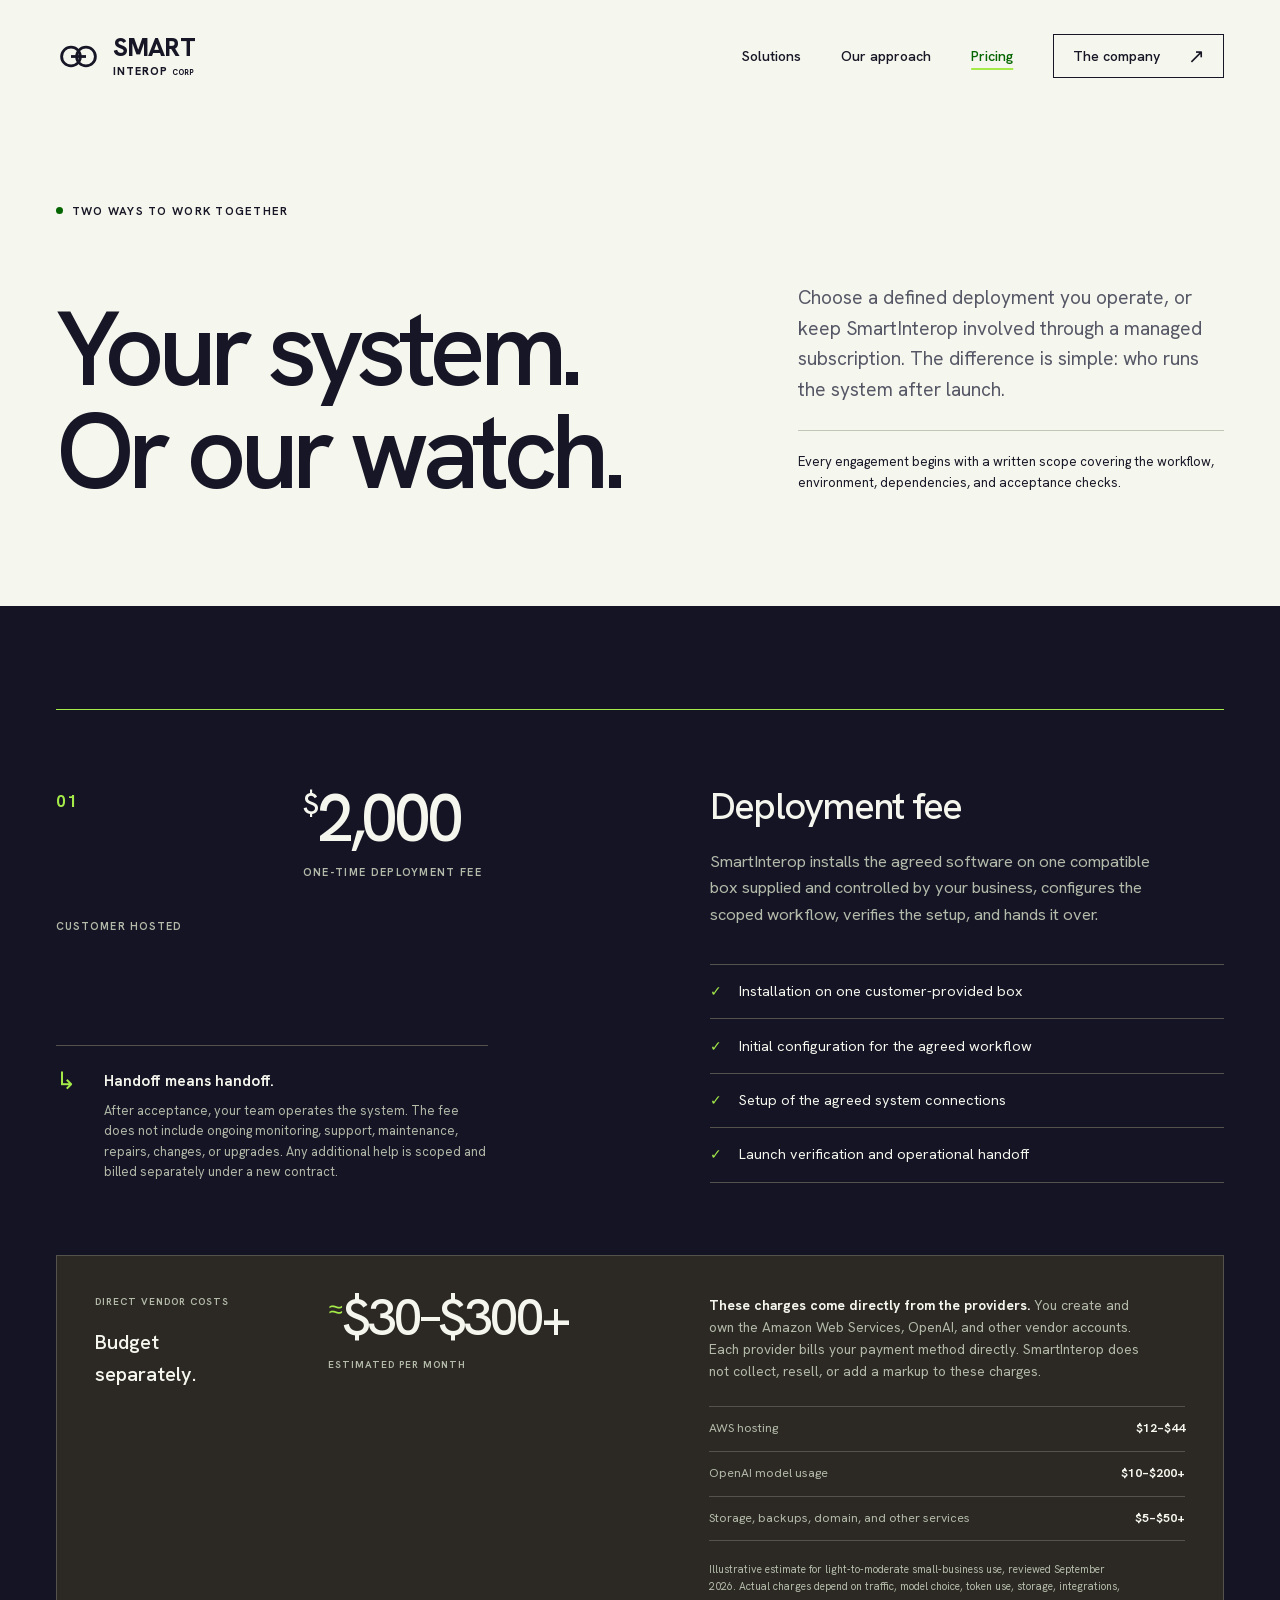
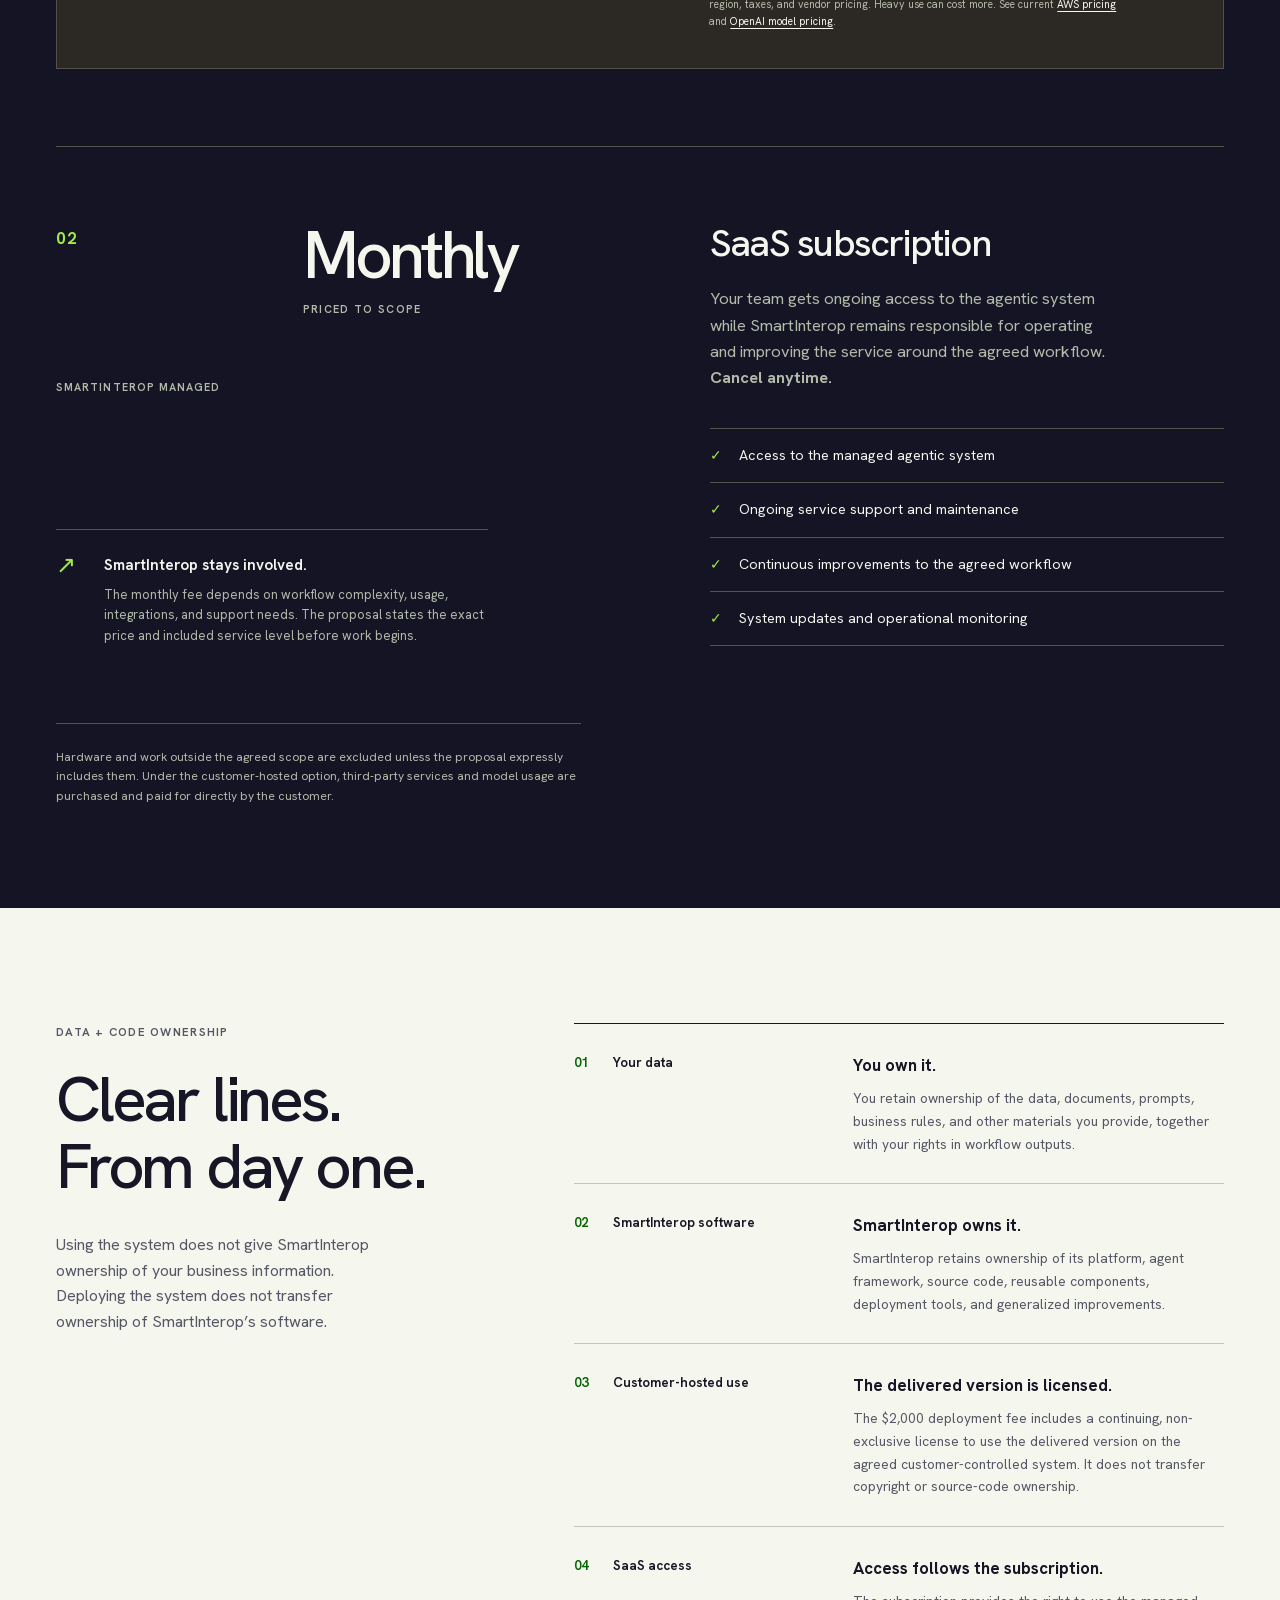
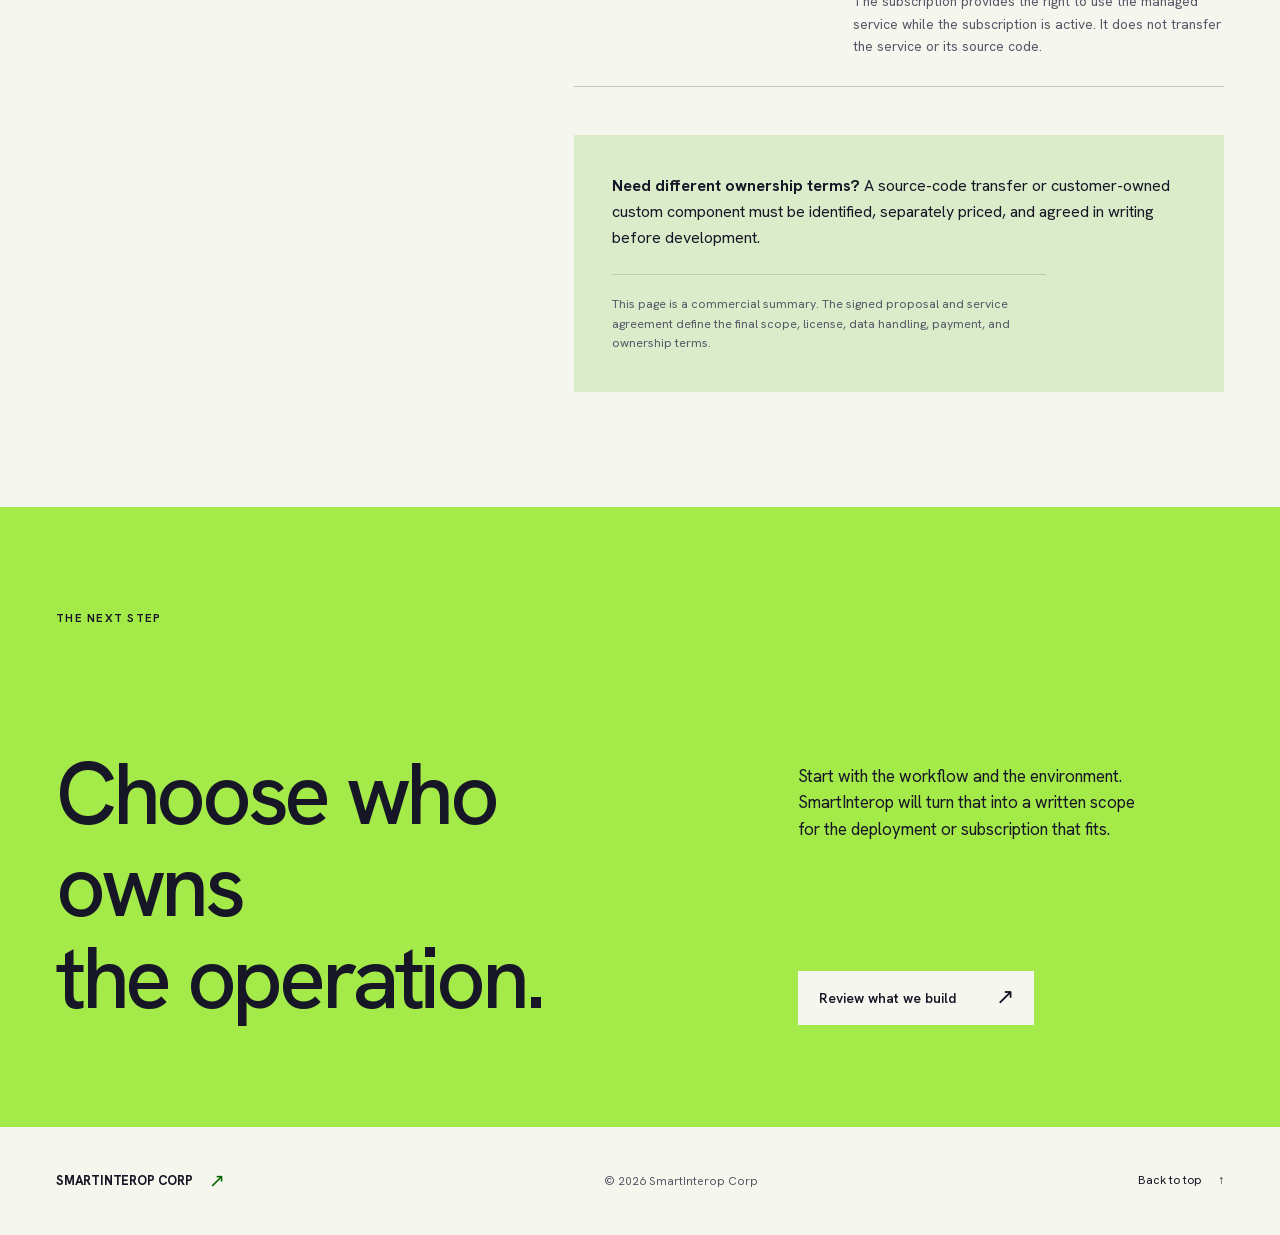
==== commit cb1d80fb: "Clarify post-handoff help" ====
--- a/pricing.html
+++ b/pricing.html
@@ -65,7 +65,7 @@
           </div>
           <div class="plan-boundary">
             <span class="boundary-mark" aria-hidden="true">↳</span>
-            <div><h4>Handoff means handoff.</h4><p>After acceptance, your team operates the system. The fee does not include ongoing monitoring, support, maintenance, repairs, changes, or upgrades. Any later work requires a separate contract.</p></div>
+            <div><h4>Handoff means handoff.</h4><p>After acceptance, your team operates the system. The fee does not include ongoing monitoring, support, maintenance, repairs, changes, or upgrades. Any additional help is scoped and billed separately under a new contract.</p></div>
           </div>
           <div class="third-party-costs" aria-labelledby="third-party-title">
             <div class="cost-heading"><span>DIRECT VENDOR COSTS</span><h4 id="third-party-title">Budget separately.</h4></div>
